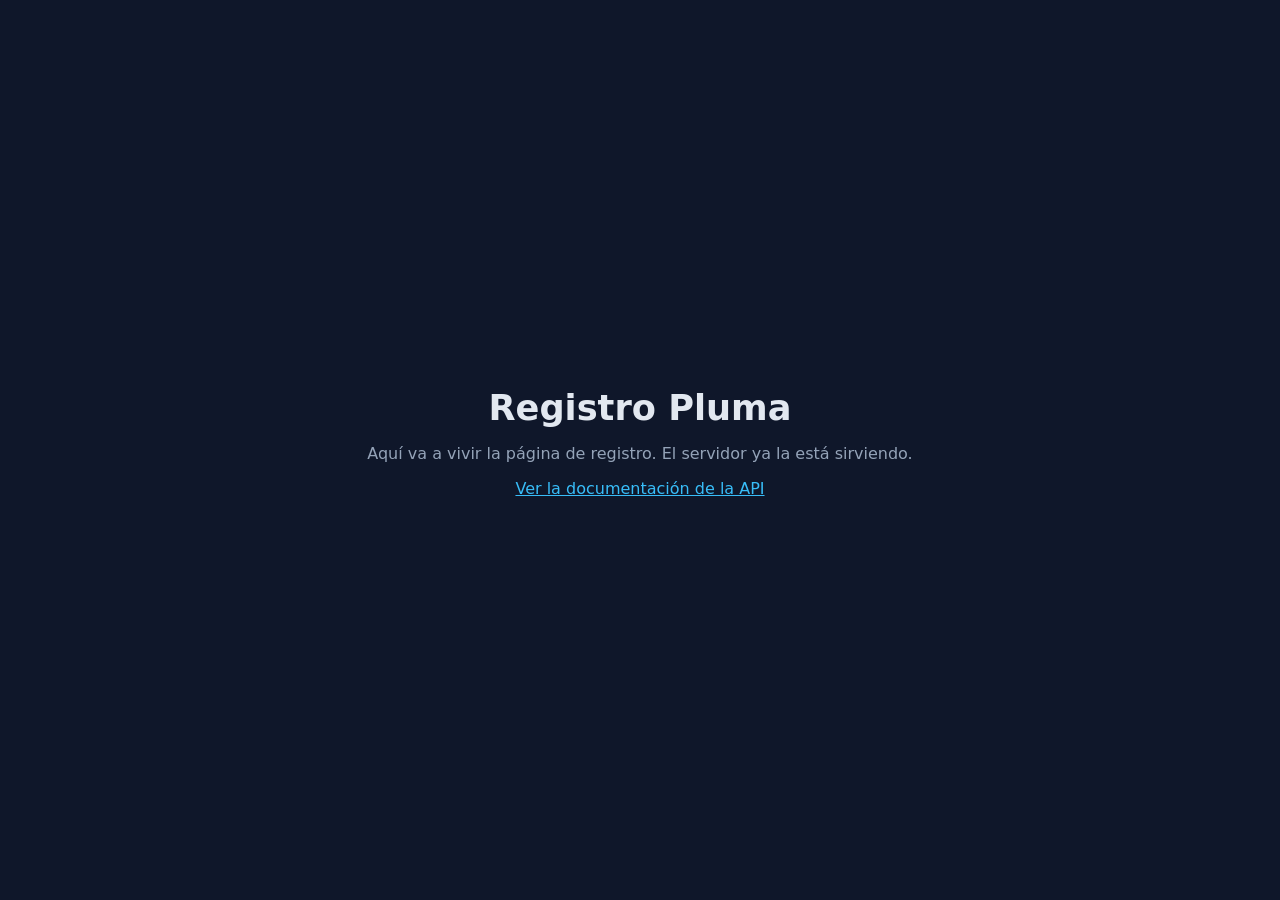
==== web/static/index.html @ 64a6d25a "Agrega backend de registro web (FastAPI)" ====
<!doctype html>
<html lang="es">

<head>
    <meta charset="utf-8">
    <meta name="viewport" content="width=device-width, initial-scale=1">
    <title>Registro Pluma</title>
    <style>
        body {
            margin: 0;
            min-height: 100vh;
            display: grid;
            place-items: center;
            font-family: system-ui, sans-serif;
            background: #0f172a;
            color: #e2e8f0;
        }

        main {
            text-align: center;
            padding: 24px;
        }

        h1 {
            font-size: 2.2rem;
            margin: 0 0 8px;
        }

        p {
            color: #94a3b8;
        }

        a {
            color: #38bdf8;
        }
    </style>
</head>

<body>
    <main>
        <h1>Registro Pluma</h1>
        <p>Aquí va a vivir la página de registro. El servidor ya la está sirviendo.</p>
        <p><a href="/docs">Ver la documentación de la API</a></p>
    </main>
</body>

</html>
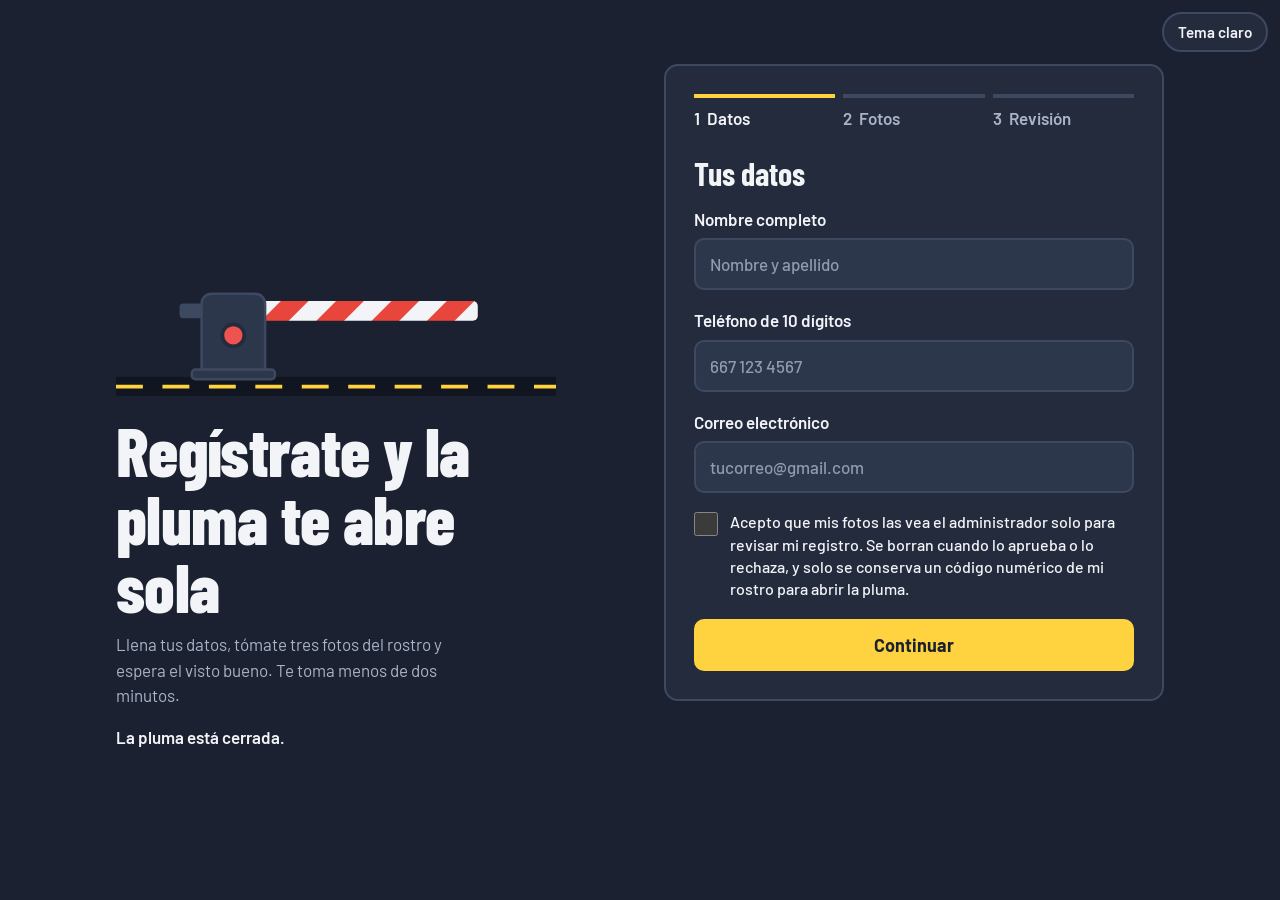
==== commit 278f7d05: "Panel admin y borrado de fotos" ====
--- a/web/static/index.html
+++ b/web/static/index.html
@@ -1,47 +1,162 @@
 <!doctype html>
-<html lang="es">
+<html lang="es" data-theme="oscuro">
 
 <head>
     <meta charset="utf-8">
     <meta name="viewport" content="width=device-width, initial-scale=1">
-    <title>Registro Pluma</title>
-    <style>
-        body {
-            margin: 0;
-            min-height: 100vh;
-            display: grid;
-            place-items: center;
-            font-family: system-ui, sans-serif;
-            background: #0f172a;
-            color: #e2e8f0;
-        }
+    <title>Registro de la pluma</title>
+    <meta name="theme-color" content="#1b2130">
 
-        main {
-            text-align: center;
-            padding: 24px;
-        }
+    <!-- Barlow: la familia tipográfica inspirada en las señales de carretera.
+         Si no hay internet, el navegador usa la fuente de respaldo del CSS. -->
+    <link rel="preconnect" href="https://fonts.googleapis.com">
+    <link rel="preconnect" href="https://fonts.gstatic.com" crossorigin>
+    <link href="https://fonts.googleapis.com/css2?family=Barlow:wght@400;500;600;700&family=Barlow+Condensed:wght@700;800&display=swap" rel="stylesheet">
 
-        h1 {
-            font-size: 2.2rem;
-            margin: 0 0 8px;
-        }
+    <link rel="stylesheet" href="styles.css">
 
-        p {
-            color: #94a3b8;
-        }
-
-        a {
-            color: #38bdf8;
-        }
-    </style>
+    <!-- Aplica el tema guardado antes de pintar la página, para que no parpadee. -->
+    <script>
+        try {
+            var t = localStorage.getItem('pluma_tema');
+            if (t === 'claro' || t === 'oscuro') document.documentElement.dataset.theme = t;
+        } catch (e) { }
+    </script>
 </head>
 
 <body>
-    <main>
-        <h1>Registro Pluma</h1>
-        <p>Aquí va a vivir la página de registro. El servidor ya la está sirviendo.</p>
-        <p><a href="/docs">Ver la documentación de la API</a></p>
-    </main>
+    <a class="saltar" href="#contenido">Saltar al contenido</a>
+    <button class="tema" id="btn-tema" type="button">Tema claro</button>
+
+    <div class="pagina">
+
+        <!-- Escena: la pluma sube conforme avanzas en el registro. -->
+        <header class="escena" id="escena" data-fase="datos">
+            <svg class="barrera" viewBox="0 -12 360 272" role="img"
+                aria-label="Pluma de estacionamiento que sube conforme avanzas en el registro">
+                <defs>
+                    <pattern id="rayas" width="32" height="32" patternUnits="userSpaceOnUse"
+                        patternTransform="rotate(45)">
+                        <rect width="16" height="32" fill="#e8453c" />
+                        <rect x="16" width="16" height="32" fill="#f2f4f7" />
+                    </pattern>
+                </defs>
+
+                <rect class="calle" x="0" y="244" width="360" height="16" />
+                <line x1="0" y1="252" x2="360" y2="252" stroke="#ffd23f" stroke-width="3"
+                    stroke-dasharray="22 16" />
+
+                <!-- El brazo gira desde el punto (96, 190), que queda dentro del poste. -->
+                <g class="brazo" style="transform-origin: 96px 190px">
+                    <rect class="contrapeso" x="52" y="184" width="44" height="12" rx="3" />
+                    <rect x="96" y="182" width="200" height="16" rx="4" fill="url(#rayas)" />
+                </g>
+
+                <rect class="poste" x="70" y="176" width="52" height="68" rx="8" />
+                <rect class="poste" x="62" y="238" width="68" height="8" rx="3" />
+                <circle class="luz" cx="96" cy="210" r="9" />
+            </svg>
+
+            <h1>Regístrate y la pluma te abre sola</h1>
+            <p class="bajada">Llena tus datos, tómate tres fotos del rostro y espera el visto bueno.
+                Te toma menos de dos minutos.</p>
+            <p class="estado-pluma" id="estado-pluma" aria-live="polite">La pluma está cerrada.</p>
+        </header>
+
+        <main class="panel" id="contenido">
+            <ol class="pasos" id="pasos">
+                <li data-vista="datos"><span class="num">1</span> Datos</li>
+                <li data-vista="fotos"><span class="num">2</span> Fotos</li>
+                <li data-vista="estado"><span class="num">3</span> Revisión</li>
+            </ol>
+
+            <p class="cargando" id="cargando">Cargando…</p>
+            <noscript><p class="aviso">Esta página necesita JavaScript para funcionar.</p></noscript>
+
+            <!-- PASO 1: datos -->
+            <section class="paso" id="paso-datos" aria-labelledby="t-datos" hidden>
+                <h2 id="t-datos" tabindex="-1">Tus datos</h2>
+                <form id="form-datos" novalidate>
+                    <div class="campo">
+                        <label for="nombre">Nombre completo</label>
+                        <input id="nombre" name="nombre" autocomplete="name" maxlength="120"
+                            placeholder="Nombre y apellido" aria-describedby="err-nombre">
+                        <p class="error" id="err-nombre"></p>
+                    </div>
+                    <div class="campo">
+                        <label for="telefono">Teléfono de 10 dígitos</label>
+                        <input id="telefono" name="telefono" type="tel" inputmode="tel"
+                            autocomplete="tel-national" placeholder="667 123 4567"
+                            aria-describedby="err-telefono">
+                        <p class="error" id="err-telefono"></p>
+                    </div>
+                    <div class="campo">
+                        <label for="correo">Correo electrónico</label>
+                        <input id="correo" name="correo" type="email" inputmode="email"
+                            autocomplete="email" maxlength="120" placeholder="tucorreo@gmail.com"
+                            aria-describedby="err-correo">
+                        <p class="error" id="err-correo"></p>
+                    </div>
+                    <div class="campo">
+                        <label class="casilla" for="acepto">
+                            <input id="acepto" name="acepto" type="checkbox" aria-describedby="err-acepto">
+                            <span>Acepto que mis fotos las vea el administrador solo para revisar mi registro.
+                                Se borran cuando lo aprueba o lo rechaza, y solo se conserva un código numérico
+                                de mi rostro para abrir la pluma.</span>
+                        </label>
+                        <p class="error" id="err-acepto"></p>
+                    </div>
+                    <p class="aviso" id="aviso-datos" role="alert"></p>
+                    <button class="boton" id="btn-datos" type="submit">Continuar</button>
+                </form>
+            </section>
+
+            <!-- PASO 2: fotos -->
+            <section class="paso" id="paso-fotos" aria-labelledby="t-fotos" hidden>
+                <h2 id="t-fotos" tabindex="-1">Tus fotos</h2>
+                <p class="guia" id="guia-pose"></p>
+
+                <div class="visor" id="visor">
+                    <video id="video" playsinline muted></video>
+                    <div class="ovalo" aria-hidden="true"></div>
+                    <div class="giro" id="giro" aria-hidden="true" hidden>
+                        <svg viewBox="0 0 24 24" width="24" height="24" fill="none" stroke="currentColor"
+                            stroke-width="3" stroke-linecap="round" stroke-linejoin="round">
+                            <path d="M15 5l-7 7 7 7" />
+                        </svg>
+                    </div>
+                    <div class="cuenta" id="cuenta" aria-hidden="true"></div>
+                    <div class="analizando" id="analizando" hidden>
+                        <span>Revisando tu foto…</span>
+                    </div>
+                    <div class="sin-camara" id="sin-camara" hidden>
+                        <p id="msg-camara"></p>
+                    </div>
+                </div>
+
+                <ul class="poses" id="poses"></ul>
+
+                <p class="aviso" id="aviso-fotos" role="alert"></p>
+
+                <div class="acciones">
+                    <button class="boton" id="btn-foto" type="button">Tomar foto</button>
+                    <button class="boton boton-sec" id="btn-archivo" type="button">Subir una foto</button>
+                    <input type="file" id="archivo" accept="image/*" capture="user" hidden>
+                </div>
+            </section>
+
+            <!-- PASO 3: estado del registro -->
+            <section class="paso" id="paso-estado" aria-labelledby="t-estado" hidden>
+                <h2 id="t-estado" tabindex="-1"></h2>
+                <p id="estado-texto"></p>
+                <blockquote class="motivo" id="estado-motivo" hidden></blockquote>
+                <button class="boton boton-sec" id="btn-reintentar" type="button" hidden>Volver a registrarme</button>
+            </section>
+        </main>
+    </div>
+
+    <p class="sr-only" id="anuncio" aria-live="polite"></p>
+    <script src="registro.js"></script>
 </body>
 
-</html>+</html>
--- a/web/static/styles.css
+++ b/web/static/styles.css
@@ -0,0 +1,341 @@
+/* ------------------------------------------------------------------
+   Colores: salen del mundo de un estacionamiento.
+   Asfalto (fondos), pintura vial (texto y guía), y los tres colores
+   del semáforo de la pluma (rojo, ámbar, verde) solo para los estados.
+   ------------------------------------------------------------------ */
+:root {
+    --fondo: #1b2130;
+    --panel: #232b3d;
+    --campo: #2d374c;
+    --linea: #3d4961;
+    --texto: #f2f4f7;
+    --suave: #a9b4c8;
+
+    --foco: #ffd23f;          /* anillo de foco y paso activo */
+    --btn-fondo: #ffd23f;
+    --btn-texto: #1b2130;
+
+    --rojo: #ef5350;
+    --rojo-texto: #ff8a84;
+    --ambar: #ffb020;
+    --verde: #3ecf8e;
+
+    --poste: #2d374c;
+    --calle: #11151f;
+
+    --fuente-texto: "Barlow", system-ui, "Segoe UI", Roboto, sans-serif;
+    --fuente-titulo: "Barlow Condensed", "Arial Narrow", "Barlow", system-ui, sans-serif;
+}
+
+:root[data-theme="claro"] {
+    --fondo: #e3e7ee;
+    --panel: #f8f9fb;
+    --campo: #ffffff;
+    --linea: #b9c2d1;
+    --texto: #141a2a;
+    --suave: #4b5770;
+
+    --foco: #1b2130;
+    --btn-fondo: #1b2130;
+    --btn-texto: #ffd23f;
+
+    --rojo: #c62f2b;
+    --rojo-texto: #b3231f;
+    --ambar: #c27a00;
+    --verde: #0c8a5a;
+
+    --poste: #c7cfdc;
+    --calle: #9aa5b8;
+}
+
+*, *::before, *::after { box-sizing: border-box; }
+
+html { color-scheme: dark; }
+html[data-theme="claro"] { color-scheme: light; }
+
+[hidden] { display: none !important; }
+
+body {
+    margin: 0;
+    min-height: 100vh;
+    background: var(--fondo);
+    color: var(--texto);
+    font-family: var(--fuente-texto);
+    font-size: 1.0625rem;
+    line-height: 1.5;
+}
+
+/* ---------------------------------------------------------- utilidades */
+.sr-only {
+    position: absolute; width: 1px; height: 1px; margin: -1px; padding: 0;
+    overflow: hidden; clip: rect(0, 0, 0, 0); white-space: nowrap; border: 0;
+}
+
+.saltar {
+    position: absolute; left: 16px; top: -64px; z-index: 10;
+    padding: 10px 14px; border-radius: 8px;
+    background: var(--btn-fondo); color: var(--btn-texto); font-weight: 700;
+}
+.saltar:focus { top: 12px; }
+
+:focus-visible { outline: 3px solid var(--foco); outline-offset: 3px; }
+
+/* --------------------------------------------------------------- tema */
+.tema {
+    position: absolute; top: 12px; right: 12px; z-index: 5;
+    min-height: 40px; padding: 0 14px;
+    border: 2px solid var(--linea); border-radius: 999px;
+    background: var(--panel); color: var(--texto);
+    font: 600 0.95rem var(--fuente-texto); cursor: pointer;
+}
+
+/* ------------------------------------------------------------- layout */
+.pagina {
+    max-width: 1080px;
+    margin: 0 auto;
+    padding: 64px 16px 64px;
+    display: grid;
+    grid-template-columns: minmax(0, 1fr) minmax(0, 500px);
+    gap: clamp(24px, 6vw, 72px);
+    align-items: start;
+}
+
+.escena { position: sticky; top: 32px; }
+
+.barrera { display: block; width: 100%; max-width: 440px; height: auto; }
+
+h1 {
+    margin: 20px 0 12px;
+    font-family: var(--fuente-titulo);
+    font-weight: 800;
+    font-size: clamp(2.5rem, 1.4rem + 4.4vw, 4.25rem);
+    line-height: 1;
+    letter-spacing: -0.01em;
+    max-width: 13ch;
+}
+
+.bajada { margin: 0 0 16px; max-width: 34ch; color: var(--suave); }
+
+.estado-pluma { margin: 0; font-weight: 600; }
+
+/* ------------------------------------------------- la pluma (SVG) */
+.calle { fill: var(--calle); }
+.poste { fill: var(--poste); stroke: var(--linea); stroke-width: 2; }
+.contrapeso { fill: var(--linea); }
+.luz { fill: var(--rojo); stroke: var(--panel); stroke-width: 3; transition: fill 0.4s; }
+
+.brazo {
+    transform: rotate(var(--giro, 0deg));
+    transition: transform 1s cubic-bezier(0.34, 1.3, 0.5, 1);
+}
+
+[data-fase="fotos"] .luz,
+[data-fase="revision"] .luz { fill: var(--ambar); }
+[data-fase="aprobado"] .luz { fill: var(--verde); }
+
+/* --------------------------------------------------------------- panel */
+.panel {
+    background: var(--panel);
+    border: 2px solid var(--linea);
+    border-radius: 14px;
+    padding: clamp(18px, 4vw, 28px);
+}
+
+.pasos {
+    display: flex; gap: 8px;
+    margin: 0 0 24px; padding: 0; list-style: none;
+}
+.pasos li {
+    flex: 1;
+    padding-top: 8px;
+    border-top: 4px solid var(--linea);
+    color: var(--suave);
+    font-weight: 600;
+}
+.pasos .num { margin-right: 4px; }
+.pasos li.activo { border-top-color: var(--foco); color: var(--texto); }
+.pasos li.hecho { border-top-color: var(--verde); color: var(--texto); }
+
+.cargando { margin: 0; color: var(--suave); }
+
+h2 {
+    margin: 0 0 16px;
+    font-family: var(--fuente-titulo);
+    font-weight: 700;
+    font-size: 2rem;
+    line-height: 1.1;
+}
+h2:focus { outline: none; }
+
+/* ---------------------------------------------------------- formulario */
+.campo { margin-bottom: 18px; }
+
+label { display: block; margin-bottom: 6px; font-weight: 600; }
+
+input[type="text"], input[type="tel"], input[type="email"], input:not([type]) {
+    width: 100%; min-height: 52px; padding: 0 14px;
+    border: 2px solid var(--linea); border-radius: 10px;
+    background: var(--campo); color: var(--texto);
+    font: 500 1.0625rem var(--fuente-texto);
+}
+input::placeholder { color: var(--suave); opacity: 0.8; }
+input[aria-invalid="true"] { border-color: var(--rojo); }
+
+/* Casilla de consentimiento */
+.casilla {
+    display: flex; align-items: flex-start; gap: 12px;
+    margin: 0; font-weight: 500; font-size: 1rem; line-height: 1.4;
+}
+.casilla input {
+    flex: none; width: 24px; height: 24px; margin: 1px 0 0;
+    accent-color: var(--foco); cursor: pointer;
+}
+
+.error { margin: 6px 0 0; color: var(--rojo-texto); font-weight: 500; }
+.error:empty { display: none; }
+
+.aviso {
+    margin: 0 0 16px; padding: 10px 12px;
+    border-left: 4px solid var(--rojo); border-radius: 6px;
+    background: var(--campo);
+}
+.aviso:empty { display: none; }
+
+.boton {
+    display: block; width: 100%; min-height: 52px; padding: 0 24px;
+    border: 2px solid var(--btn-fondo); border-radius: 10px;
+    background: var(--btn-fondo); color: var(--btn-texto);
+    font: 700 1.125rem var(--fuente-texto); cursor: pointer;
+}
+.boton:disabled { opacity: 0.55; cursor: not-allowed; }
+
+.boton-sec {
+    min-height: 46px;
+    background: transparent; color: var(--texto);
+    border-color: var(--linea);
+    font-size: 1rem; font-weight: 600;
+}
+
+.acciones { display: grid; gap: 10px; }
+
+/* -------------------------------------------------------------- cámara */
+.guia { margin: 0 0 14px; font-weight: 500; }
+
+.visor {
+    position: relative;
+    aspect-ratio: 4 / 5;
+    max-height: 70vh;
+    margin: 0 auto 14px;
+    border-radius: 12px;
+    background: #0c1019;
+    overflow: hidden;
+}
+
+.visor video {
+    width: 100%; height: 100%;
+    object-fit: cover;
+    transform: scaleX(-1); /* espejo, para que se sienta como mirarte en un espejo */
+}
+
+/* Óvalo guía: una línea punteada como la del centro de la calle. */
+.ovalo {
+    position: absolute; left: 50%; top: 47%;
+    width: 60%; height: 72%;
+    transform: translate(-50%, -50%);
+    border: 3px dashed #ffd23f;
+    border-radius: 50%;
+    box-shadow: 0 0 0 999px rgba(12, 16, 25, 0.58);
+    pointer-events: none;
+}
+
+.giro {
+    position: absolute; top: 47%;
+    width: 44px; height: 44px;
+    transform: translateY(-50%);
+    display: grid; place-items: center;
+    border-radius: 50%;
+    background: #ffd23f; color: #1b2130;
+}
+.giro[data-lado="izquierda"] { left: 10px; }
+.giro[data-lado="derecha"] { right: 10px; }
+.giro[data-lado="derecha"] svg { transform: scaleX(-1); }
+
+.cuenta {
+    position: absolute; inset: 0;
+    display: grid; place-items: center;
+    font: 800 7rem var(--fuente-titulo);
+    color: #fff;
+    text-shadow: 0 2px 14px rgba(0, 0, 0, 0.65);
+    opacity: 0; pointer-events: none;
+}
+.cuenta.visible { opacity: 1; }
+
+.analizando {
+    position: absolute; inset: 0;
+    display: grid; place-items: center;
+    background: rgba(12, 16, 25, 0.74);
+    color: #fff; font-weight: 600;
+    overflow: hidden;
+}
+/* Línea de escaneo: solo se mueve mientras el servidor revisa la foto. */
+.analizando::after {
+    content: ""; position: absolute; left: 0; right: 0; top: 0; height: 3px;
+    background: #ffd23f;
+    animation: escanear 1.4s linear infinite;
+}
+@keyframes escanear { from { top: 0; } to { top: 100%; } }
+
+.sin-camara {
+    position: absolute; inset: 0;
+    display: grid; place-items: center;
+    padding: 24px; text-align: center;
+    background: #0c1019; color: #f2f4f7;
+}
+.sin-camara p { margin: 0; max-width: 28ch; }
+
+/* ------------------------------------------------ fotos tomadas (poses) */
+.poses {
+    display: grid; grid-template-columns: repeat(3, 1fr); gap: 8px;
+    margin: 0 0 16px; padding: 0; list-style: none;
+}
+.pose {
+    display: flex; align-items: center; gap: 8px;
+    width: 100%; min-height: 56px; padding: 6px 10px;
+    border: 2px solid var(--linea); border-radius: 10px;
+    background: var(--campo); color: var(--texto);
+    text-align: left; font-family: var(--fuente-texto); cursor: pointer;
+}
+.pose strong { display: block; line-height: 1.1; }
+.pose small { display: block; color: var(--suave); font-weight: 500; }
+.pose img { width: 36px; height: 36px; border-radius: 50%; object-fit: cover; flex: none; }
+.pose.activa { border-color: var(--foco); }
+.pose.lista small { color: var(--verde); font-weight: 700; }
+
+/* ------------------------------------------------------ paso 3: estado */
+.motivo {
+    margin: 16px 0;
+    padding: 10px 14px;
+    border-left: 4px solid var(--rojo);
+    background: var(--campo);
+    border-radius: 6px;
+}
+
+/* ------------------------------------------------------------- móvil */
+@media (max-width: 860px) {
+    .pagina { grid-template-columns: minmax(0, 1fr); padding-top: 60px; }
+    .escena { position: static; }
+    .barrera { max-width: 230px; }
+    h1 { max-width: none; margin: 8px 0 10px; }
+    .bajada { max-width: none; margin-bottom: 12px; }
+}
+
+@media (max-width: 420px) {
+    .pose small { font-size: 0.85rem; }
+    .pose img { width: 30px; height: 30px; }
+    .pose { padding: 6px 8px; gap: 6px; }
+}
+
+@media (prefers-reduced-motion: reduce) {
+    .brazo, .luz { transition: none; }
+    .analizando::after { animation: none; top: 50%; }
+}
